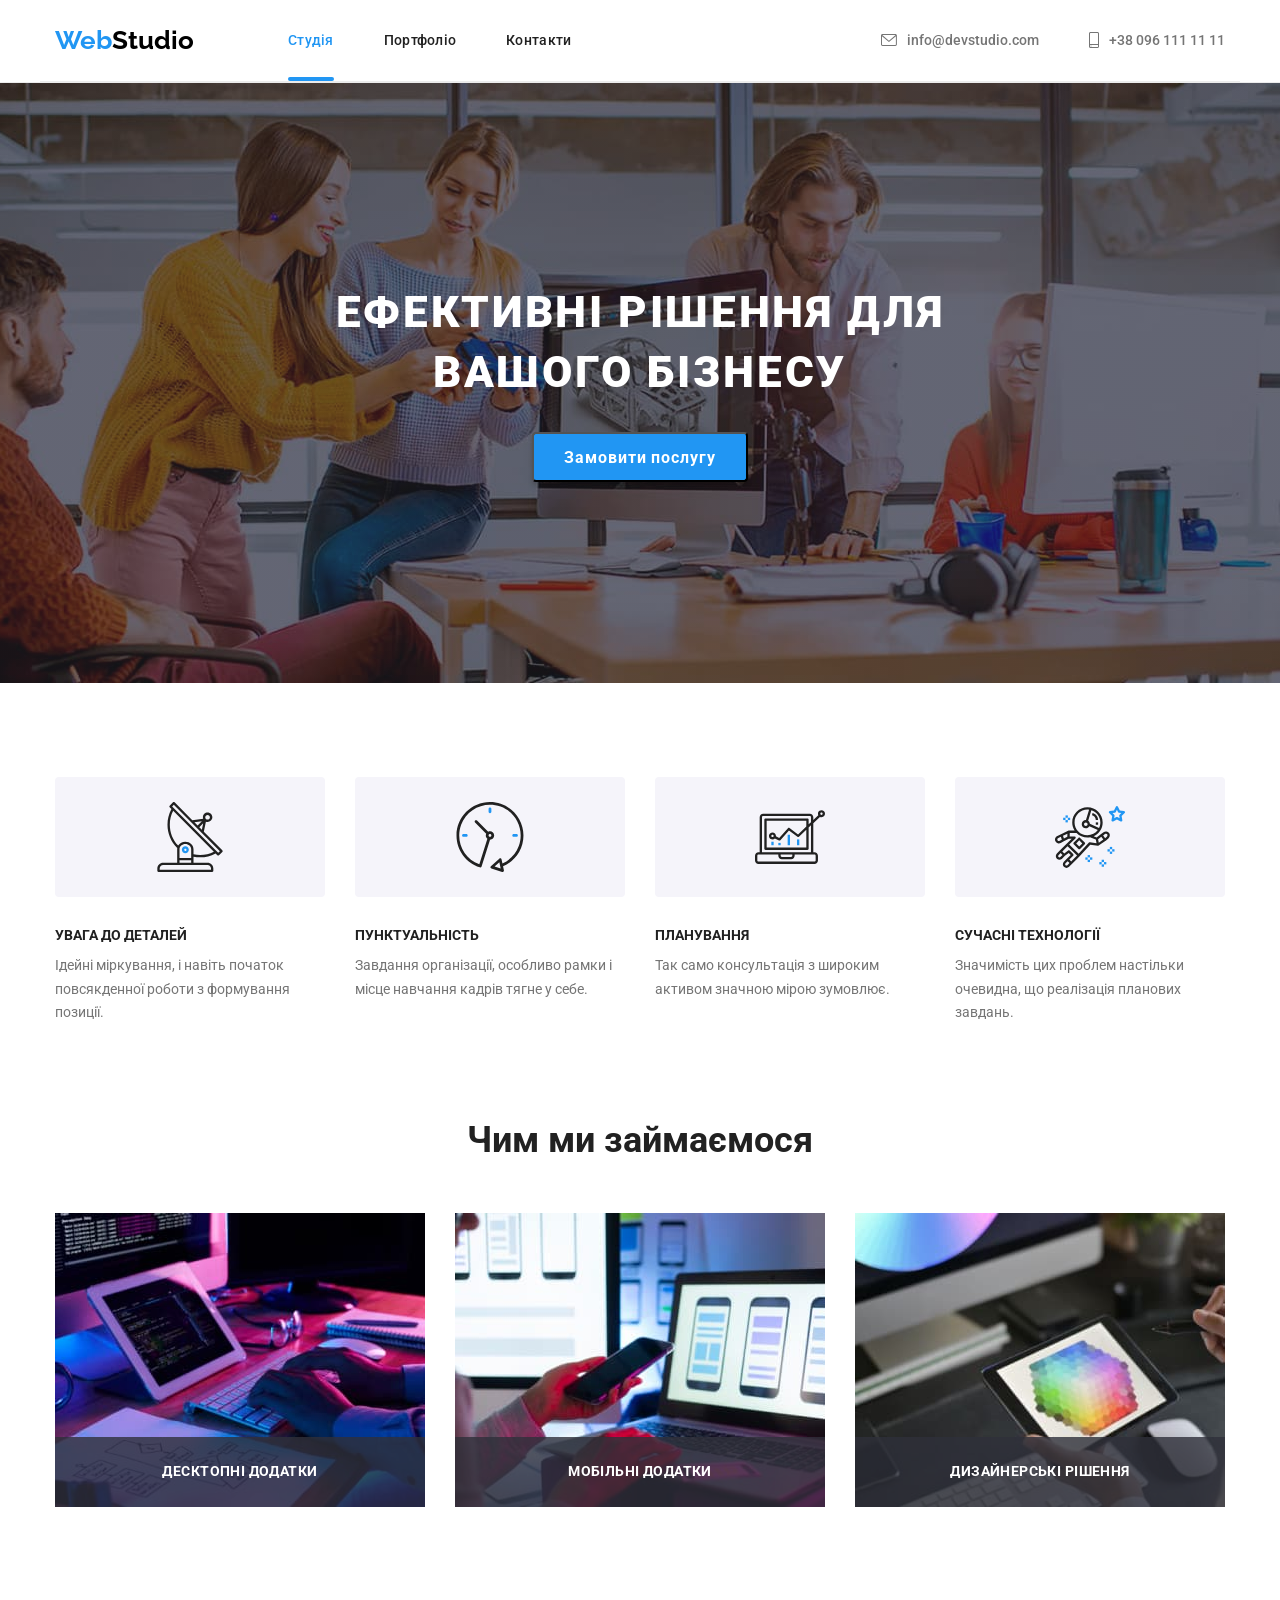
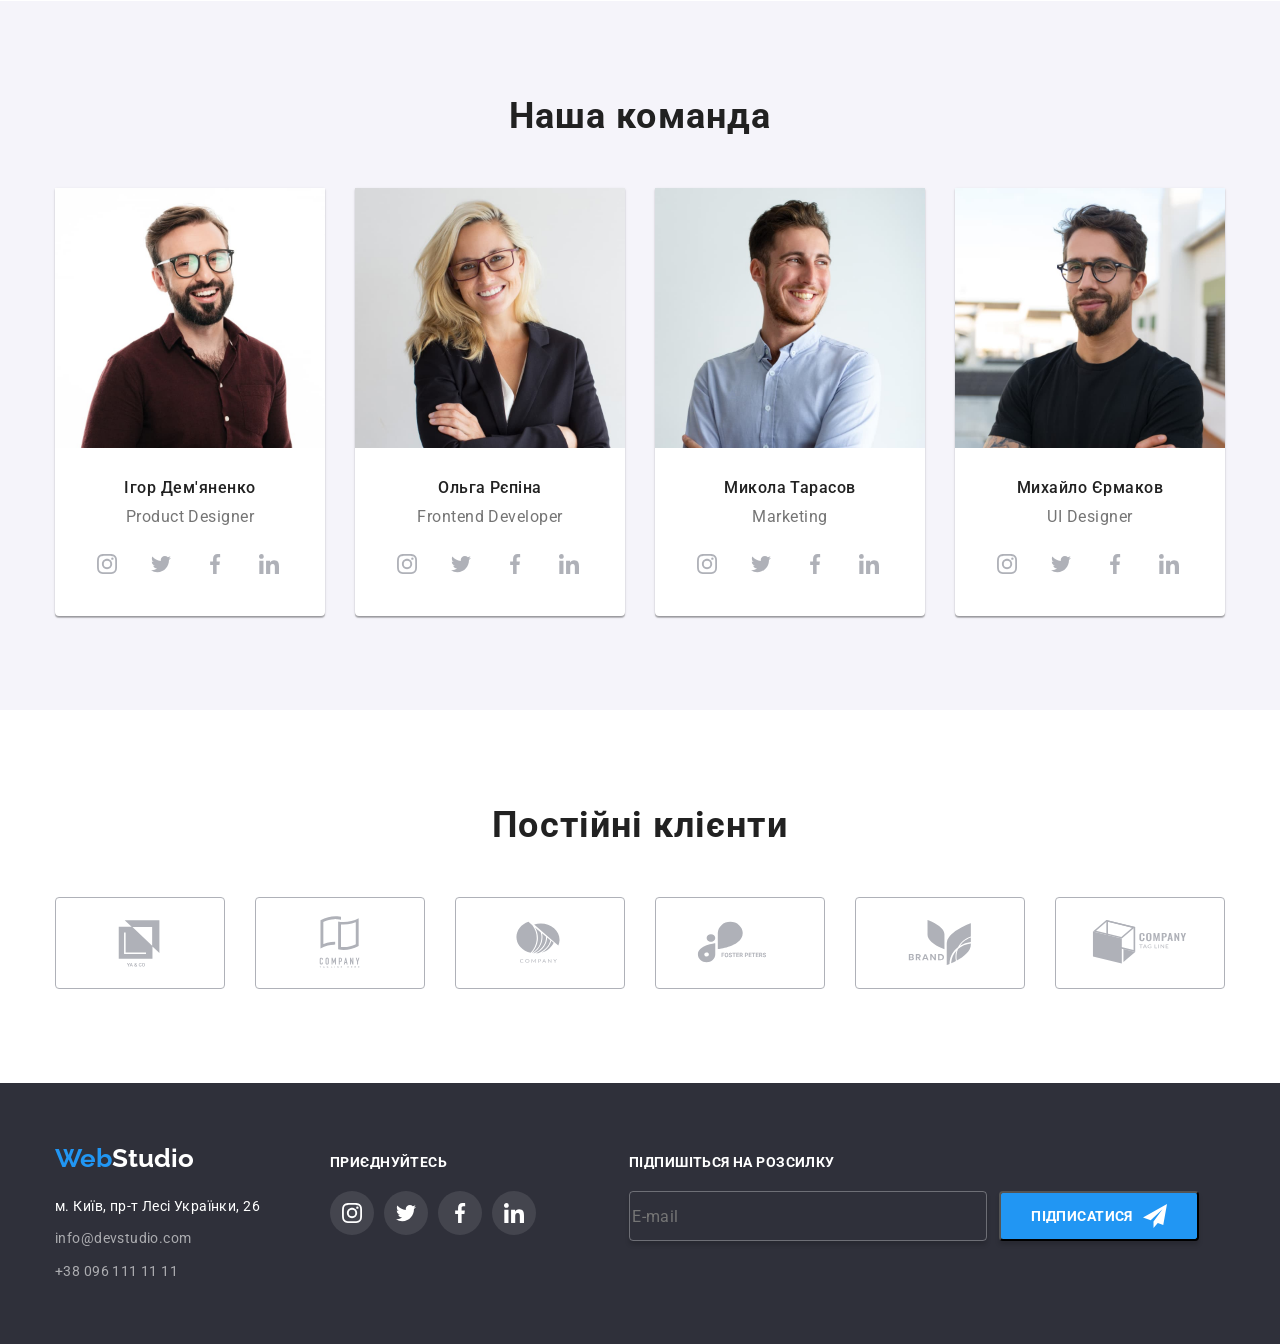
==== index.html @ 21e36ee4 "1" ====
<!DOCTYPE html>
<html lang="uk">

<head>
    <meta charset="UTF-8">
    <meta name="viewport" content="width=device-width, initial-scale=1.0">
    <title>WebStudio</title>
    <link rel="preconnect" href="https://fonts.googleapis.com">
    <link rel="preconnect" href="https://fonts.gstatic.com" crossorigin>
    <link
        href="https://fonts.googleapis.com/css2?family=Comfortaa&family=Inter:wght@400;700&family=Montserrat:wght@400;500;700&family=Raleway:wght@700&family=Roboto:wght@400;500;700;900&display=swap"
        rel="stylesheet">
    <link rel="stylesheet" href="https://cdn.jsdelivr.net/npm/modern-normalize@2.0.0/modern-normalize.min.css">
    <link rel="stylesheet" href="./css/stylse.css">
</head>

<body>
    <header class="header">
        <div class="container header">
            <nav class="navigation">
                <a class="logo-header link" href="./index.html"><span class="logo-secondary">Web</span>Studio</a>
                <ul class="nav-list list">
                    <li class="item">
                        <a class="nav-link link active" href="./index.html">Студія</a>
                    </li>
                    <li class="item">
                        <a class="nav-link link" href="./portfolio.html">Портфоліо</a>
                    </li>
                    <li class="item">
                        <a class="nav-link link" href="">Контакти</a>
                    </li>
                </ul>

            </nav>
            <ul class="contacts-list list">
                <li class="item"><a class="contacts-link link" href="mailto:info@devstudio.com">
                        <svg class="studio-icons" width="16" height="12">
                            <use href="./imges/sprite.svg#envelope"></use>
                        </svg>info@devstudio.com</a>
                </li>
                <li class="item"><a class="contacts-link link" href="tel:+380961111111">
                        <svg class="studio-icons" width="10" height="16">
                            <use href="./imges/sprite.svg#smartphone"></use>
                        </svg>+38 096 111 11 11</a></li>
            </ul>
        </div>
    </header>
    <main>

        <section class="hero section">
            <div class="container">
                <h1 class="hero-title">Ефективні рішення для вашого бізнесу</h1>
                <button class="hero-btn" type="button" data-modal-open>Замовити послугу</button>
            </div>
        </section>

        <section class="features section">
            <div class="container">
                <h2 class="features-desc">Особливості</h2>
                <ul class="features-list list">
                    <li class="item">
                        <div class="item-icons">
                            <svg class="features-icons" width="70" height="70">
                                <use href="./imges/sprite.svg#antenna"></use>
                            </svg>
                        </div>
                        <h3 class="features-title">УВАГА ДО ДЕТАЛЕЙ</h3>
                        <p class="features-text">Ідейні міркування, і навіть початок повсякденної роботи з формування
                            позиції.</p>
                    </li>
                    <li class="item">
                        <div class="item-icons">
                            <svg class="features-icons" width="70" height="70">
                                <use href="./imges/sprite.svg#clock"></use>
                            </svg>
                        </div>
                        <h3 class="features-title">ПУНКТУАЛЬНІСТЬ</h3>
                        <p class="features-text">Завдання організації, особливо рамки і місце навчання кадрів тягне у
                            себе.
                        </p>
                    </li>
                    <li class="item">
                        <div class="item-icons">
                            <svg class="features-icons" width="70" height="70">
                                <use href="./imges/sprite.svg#diagram"></use>
                            </svg>
                        </div>
                        <h3 class="features-title">ПЛАНУВАННЯ</h3>
                        <p class="features-text">Так само консультація з широким активом значною мірою зумовлює.</p>
                    </li>
                    <li class="item">
                        <div class="item-icons">
                            <svg class="features-icons" width="70" height="70">
                                <use href="./imges/sprite.svg#astronaut"></use>
                            </svg>
                        </div>
                        <h3 class="features-title">СУЧАСНІ ТЕХНОЛОГІЇ</h3>
                        <p class="features-text">Значимість цих проблем настільки очевидна, що реалізація планових
                            завдань.
                        </p>
                    </li>
                </ul>
            </div>
        </section>

        <section class="services section">
            <div class="container services-gruop">
                <h2 class="services-title">Чим ми займаємося</h2>
                <ul class="services-list list">
                    <li class="item">
                        <img class="imge" src="./imges/works-on-tablet.jpg" alt="людина працює на планшеті" width="370">

                        <p class="services-text">Десктопні додатки</p>

                    </li>
                    <li class="item">
                        <img class="imge" src="./imges/designer-makes.jpg" alt="дизайнер робить макет" width="370">

                        <p class="services-text">Мобільні додатки</p>

                    </li>
                    <li class="item">
                        <img class="imge" src="./imges/color-spectrum.jpg" alt="спектр кольорів" width="370">

                        <p class="services-text">Дизайнерські рішення</p>

                    </li>
                </ul>
            </div>
        </section>

        <section class="team section">
            <div class="container team-gruop">
                <h2 class="team-title">Наша команда</h2>
                <ul class="team-list">
                    <li class="item">
                        <img class="imge" src="./imges/team-photo/igor-demyanenko.jpg" alt="фото Ігоря Дем'яненко"
                            width="270">
                        <div class="team-description">
                            <h3 class="team-name">Ігор Дем'яненко</h3>
                            <p class="team-text" lang="eu">Product Designer</p>
                            <ul class="team-list">
                                <li class="team-item">
                                    <a class="team-link" href="">
                                        <svg class="team-icons" width="20" height="20">
                                            <use href="./imges/sprite.svg#instagram"></use>
                                        </svg>
                                    </a>
                                </li>
                                <li class="team-item">
                                    <a class="team-link" href="">
                                        <svg class="team-icons" width="20" height="20">
                                            <use href="./imges/sprite.svg#twitter"></use>
                                        </svg>
                                    </a>
                                </li>
                                <li class="team-item">
                                    <a class="team-link" href="">
                                        <svg class="team-icons" width="20" height="20">
                                            <use href="./imges/sprite.svg#facebook">

                                            </use>
                                        </svg>
                                    </a>
                                </li>
                                <li class="team-item">
                                    <a class="team-link" href="">
                                        <svg class="team-icons" width="20" height="20">
                                            <use href="./imges/sprite.svg#linkedin">

                                            </use>
                                        </svg>
                                    </a>
                                </li>
                            </ul>
                        </div>
                    </li>
                    <li class="item">
                        <img class="imge" src="./imges/team-photo/olga-repina.jpg" alt="фото Ольги Рэпіной" width="270">
                        <div class="team-description">
                            <h3 class="team-name">Ольга Рєпіна</h3>
                            <p class="team-text" lang="eu">Frontend Developer</p>
                            <ul class="team-list">
                                <li class="team-item">
                                    <a class="team-link" href="">
                                        <svg class="team-icons" width="20" height="20">
                                            <use href="./imges/sprite.svg#instagram"></use>
                                        </svg>
                                    </a>
                                </li>
                                <li class="team-item">
                                    <a class="team-link" href="">
                                        <svg class="team-icons" width="20" height="20">
                                            <use href="./imges/sprite.svg#twitter"></use>
                                        </svg>
                                    </a>
                                </li>
                                <li class="team-item">
                                    <a class="team-link" href="">
                                        <svg class="team-icons" width="20" height="20">
                                            <use href="./imges/sprite.svg#facebook">

                                            </use>
                                        </svg>
                                    </a>
                                </li>
                                <li class="team-item">
                                    <a class="team-link" href="">
                                        <svg class="team-icons" width="20" height="20">
                                            <use href="./imges/sprite.svg#linkedin">

                                            </use>
                                        </svg>
                                    </a>
                                </li>
                            </ul>
                        </div>
                    </li>
                    <li class="item">
                        <img class="imge" src="./imges/team-photo/mikola-tarasov.jpg" alt="фото Миколи Тарасова"
                            width="270">
                        <div class="team-description">
                            <h3 class="team-name">Микола Тарасов</h3>
                            <p class="team-text" lang="eu">Marketing</p>
                            <ul class="team-list">
                                <li class="team-item">
                                    <a class="team-link" href="">
                                        <svg class="team-icons" width="20" height="20">
                                            <use href="./imges/sprite.svg#instagram"></use>
                                        </svg>
                                    </a>
                                </li>
                                <li class="team-item">
                                    <a class="team-link" href="">
                                        <svg class="team-icons" width="20" height="20">
                                            <use href="./imges/sprite.svg#twitter"></use>
                                        </svg>
                                    </a>
                                </li>
                                <li class="team-item">
                                    <a class="team-link" href="">
                                        <svg class="team-icons" width="20" height="20">
                                            <use href="./imges/sprite.svg#facebook">

                                            </use>
                                        </svg>
                                    </a>
                                </li>
                                <li class="team-item">
                                    <a class="team-link" href="">
                                        <svg class="team-icons" width="20" height="20">
                                            <use href="./imges/sprite.svg#linkedin">

                                            </use>
                                        </svg>
                                    </a>
                                </li>
                            </ul>
                        </div>
                    </li>
                    <li class="item">
                        <img class="imge" src="./imges/team-photo/mihaylo-ermakov.jpg" alt="фото Михайла Єрмакова"
                            width="270">
                        <div class="team-description">
                            <h3 class="team-name">Михайло Єрмаков</h3>
                            <p class="team-text" lang="eu">UI Designer</p>
                            <ul class="team-list">
                                <li class="team-item">
                                    <a class="team-link" href="">
                                        <svg class="team-icons" width="20" height="20">
                                            <use href="./imges/sprite.svg#instagram"></use>
                                        </svg>
                                    </a>
                                </li>
                                <li class="team-item">
                                    <a class="team-link" href="">
                                        <svg class="team-icons" width="20" height="20">
                                            <use href="./imges/sprite.svg#twitter"></use>
                                        </svg>
                                    </a>
                                </li>
                                <li class="team-item">
                                    <a class="team-link" href="">
                                        <svg class="team-icons" width="20" height="20">
                                            <use href="./imges/sprite.svg#facebook">

                                            </use>
                                        </svg>
                                    </a>
                                </li>
                                <li class="team-item">
                                    <a class="team-link" href="">
                                        <svg class="team-icons" width="20" height="20">
                                            <use href="./imges/sprite.svg#linkedin">

                                            </use>
                                        </svg>
                                    </a>
                                </li>
                            </ul>
                        </div>
                    </li>
                </ul>
            </div>
        </section>
        <section class="customers section">
            <div class="container">
                <h2 class="customers-title">Постійні клієнти</h2>
                <ul class="customers-list">
                    <li class="costomers-item">
                        <a class="costomers-link" href="">
                            <svg class="customers-icons" width="106" height="60">
                                <use href="./imges/sprite.svg#logo-1"></use>
                            </svg>
                        </a>
                    </li>
                    <li class="costomers-item">
                        <a class="costomers-link" href="">
                            <svg class="customers-icons" width="106" height="60">
                                <use href="./imges/sprite.svg#logo-2"></use>
                            </svg>
                        </a>
                    </li>
                    <li class="costomers-item">
                        <a class="costomers-link" href="">
                            <svg class="customers-icons" width="106" height="60">
                                <use href="./imges/sprite.svg#logo-3"></use>
                            </svg>
                        </a>
                    </li>
                    <li class="costomers-item">
                        <a class="costomers-link" href="">
                            <svg class="customers-icons" width="106" height="60">
                                <use href="./imges/sprite.svg#logo-4"></use>
                            </svg>
                        </a>
                    </li>
                    <li class="costomers-item">
                        <a class="costomers-link" href="">
                            <svg class="customers-icons" width="106" height="60">
                                <use href="./imges/sprite.svg#logo-5"></use>
                            </svg>
                        </a>
                    </li>
                    <li class="costomers-item">
                        <a class="costomers-link" href="">
                            <svg class="customers-icons" width="106" height="60">
                                <use href="./imges/sprite.svg#logo-6"></use>
                            </svg>
                        </a>
                    </li>
                </ul>
            </div>
        </section>
    </main>
    <footer class="footer">
        <div class="container-footer">
            <div class="address-group">
                <a class="logo-footer link" href="./index.html"><span class="logo-secondary">Web</span>Studio</a>
                <address class="contacts link">
                    <ul class="contacts-list-footer list">
                        <li class="item">
                            <a class="contacts-map link" href="https://goo.gl/maps/YsEpjzGzhALQQW4K9" target="_blank"
                                rel="noopener noreferrer">м. Київ, пр-т Лесі Українки, 26
                            </a>
                        </li>
                        <li class="item">
                            <a class="contacts-link-footer link" href="mailto:info@devstudio.com">info@devstudio.com
                            </a>
                        </li>
                        <li class="item">
                            <a class="contacts-link-footer link" href="tel:+380961111111">+38 096 111 11 11
                            </a>
                        </li>
                    </ul>

                </address>
            </div>
            <div class="social-network">
                <h2 class="social-network-title">приєднуйтесь</h2>
                <ul class="team-list">
                    <li class="team-item">
                        <a class="team-link" href="">
                            <svg class="team-icons" width="20" height="20">
                                <use href="./imges/sprite.svg#instagram"></use>
                            </svg>
                        </a>
                    </li>
                    <li class="team-item">
                        <a class="team-link" href="">
                            <svg class="team-icons" width="20" height="20">
                                <use href="./imges/sprite.svg#twitter"></use>
                            </svg>
                        </a>
                    </li>
                    <li class="team-item">
                        <a class="team-link" href="">
                            <svg class="team-icons" width="20" height="20">
                                <use href="./imges/sprite.svg#facebook">

                                </use>
                            </svg>
                        </a>
                    </li>
                    <li class="team-item">
                        <a class="team-link" href="">
                            <svg class="team-icons" width="20" height="20">
                                <use href="./imges/sprite.svg#linkedin">

                                </use>
                            </svg>
                        </a>
                    </li>
                </ul>

            </div>
            <form class="social-form">
                <label class="social-label" for="">
                    <p class="social-label-text">Підпишіться на розсилку</p>
                    <input class="social-input" type="mail" placeholder="E-mail">
                </label>
                <button class="social-btn"><span class="social-btn-text">Підписатися</span>
                    <svg class="social-icon" width="24" height="24">
                        <use href="./imges/sprite.svg#telegram"></use>
                    </svg>
                </button>
            </form>
        </div>
    </footer>
    <div class="backdrop is-hidden" data-modal>
        <div class="modal">
            <button class="modal-close" type="button" data-modal-close>
                <svg class="modal-icon" width="11" height="11">
                    <use class="icon" href="./imges/sprite.svg#close"></use>
                </svg>
            </button>
            <form class="modal-form" action="">
                <strong class="form-title">Залиште свої дані, ми вам передзвонимо</strong>
                <label class="modal-label" for="name">
                    <span class="form-name">Ім'я</span>
                    <input class="form-input" type="text" id="name">
                    <svg class="form-icon" width="18" height="18">
                        <use href="./imges/sprite.svg#person"></use>
                    </svg>
                </label>
                <label class="modal-label" for="tel">
                    <span class="form-name">Телефон</span>
                    <input class="form-input" type="tel" id="tel">
                    <svg class="form-icon" width="18" height="18">
                        <use href="./imges/sprite.svg#phone"></use>
                    </svg>
                </label>
                <label class="modal-label" for="mail">
                    <span class="form-name">Пошта</span>
                    <input class="form-input" type="mail" id="mail" />
                    <svg class="form-icon" width="18" height="18">
                        <use href="./imges/sprite.svg#email"></use>
                    </svg>
                </label>
                <label class="modal-label textarea" for="coment">
                    <span class="form-name">Коментар</span>
                    <textarea class="form-textarea" id="coment" placeholder="Введіть текст">
                    </textarea>
                </label>

                <label class="modal-label label-checkbox" for="checkbox">
                    <input class="checkbox visually-hidden" type="checkbox" name="checkbox" id="checkbox" />
                    <span class="custom-checkbox">
                        <svg class="checkbox-icon" width="16" height="15">
                            <use href="./imges/sprite.svg#check">
                            </use>
                        </svg>
                        <svg class="checkbox-icon-activ" width="16" height="15">
                            <use href="./imges/sprite.svg#icon-check">
                            </use>
                        </svg>
                    </span>
                    <span class="checkbox-text">Погоджуюся з розсилкою та приймаю
                        <a class="checkbox-link" href="">
                            Умови договору
                        </a>
                    </span>
                </label>
                <button class="modal-btn" type="button">Відправити</button>
            </form>
        </div>
    </div>
    <script src="./js/modal.js"></script>
</body>

</html>
---- css/stylse.css ----
:root {
  --brand-color: #2196f3;
  --background-main: #fff;
  --background-secondary: #f5f4fa;
  --background-accent: #2f303a;
  --main-text: #757575;
  --color-title: #212121;
  --color-nav-link: #212121;
}

body {
  font-family: "roboto", sans-serif;
  color: var(--main-text);
  font-size: 14px;
  line-height: 1.2;
}

ul {
  padding-left: 0;
  margin: 0;
  list-style: none;
}

h1,
h2,
h3,
h4,
h5,
h6 {
  margin: 0;
}

p {
  margin: 0;
}

.section {
  padding-top: 94px;
  padding-bottom: 94px;
}

.container {
  width: 1200px;

  padding-left: 15px;
  padding-right: 15px;
  margin-left: auto;
  margin-right: auto;
}

.container.header {
  display: flex;
  align-items: center;
}

.list {
  list-style-type: none;
}

.link {
  text-decoration: none;
}

.visually-hidden {
  position: absolute;
  width: 1px;
  height: 1px;
  margin: -1px;
  border: 0;
  padding: 0;

  white-space: nowrap;
  clip-path: inset(100%);
  clip: rect(0 0 0 0);
  overflow: hidden;
}

/* logo */

.logo-header {
  margin-right: 94px;
  font-family: Raleway;
  font-size: 26px;
  font-weight: 700;
  color: #000;
}

.logo-secondary {
  color: var(--brand-color);
}

.logo-footer {
  display: block;

  margin-bottom: 20px;
  font-family: Raleway;
  font-size: 26px;
  font-weight: 700;
  color: #fff;
}

.contacts-list-footer .item:not(:last-child) {
  margin-bottom: 9px;
}

/* navigation */

.navigation {
  display: flex;
  align-items: center;
}

.nav-link {
  color: var(--color-nav-link);
  font-family: Roboto;
  font-size: 14px;
  font-weight: 500;
  letter-spacing: 0.28px;
  list-style-image: none;

  transition-property: color;
  transition-duration: 250ms;
  transition-timing-function: cubic-bezier(0.4, 0, 0.2, 1);
}

.nav-list {
  display: flex;
}

.nav-link:hover,
.nav-link:focus,
.nav-link:active {
  color: var(--brand-color);
}

.nav-list > .item:not(:last-child) {
  margin-right: 50px;
}

.nav-link {
  position: relative;

  display: flex;
  flex-wrap: wrap;
  padding-top: 32px;
  padding-bottom: 32px;
}

.active {
  color: var(--brand-color);
  font-size: 14px;
  font-weight: 500;
  letter-spacing: 0.28px;
  list-style-image: none;
}
.active::after {
  content: "";

  position: absolute;
  bottom: 0;
  left: 0;

  width: 100%;
  height: 4px;

  background-color: var(--brand-color);
  border-radius: 2px;
}

/* contacts */

.contacts-list {
  display: flex;
  margin-left: auto;
}

.contacts-list > .item:not(:last-child) {
  margin-right: 50px;
}

.contacts-link {
  display: flex;
  align-items: center;

  color: var(--main-text);
  font-size: 14px;
  font-weight: 500;
  list-style-image: none;

  transition-property: color;
  transition-duration: 250ms;
  transition-timing-function: cubic-bezier(0.4, 0, 0.2, 1);
}

.contacts-link:hover,
.contacts-link:focus,
.contacts-link:active {
  color: var(--brand-color);
}

.header {
  border-bottom: 1px solid #ececec;
}
.studio-icons {
  fill: currentColor;
  margin-right: 10px;
}

.studio-icons:hover,
.studio-icons:focus {
  fill: var(--brand-color);
}

/* hero */

.hero {
  max-width: 1600px;
  min-height: 600px;

  margin-left: auto;
  margin-right: auto;

  background-image: linear-gradient(
      rgba(47, 48, 58, 0.4),
      rgba(47, 48, 58, 0.4)
    ),
    url(../imges/hero.jpg);
  background-size: cover;
  background-repeat: no-repeat;
  background-position: center;
  background-color: var(--background-accent);
  padding-top: 200px;
  padding-bottom: 200px;
}

.hero-title {
  width: 696px;

  margin-left: auto;
  margin-right: auto;
  margin-bottom: 30px;

  color: #fff;
  text-align: center;
  font-size: 44px;
  font-weight: 900;
  line-height: 1.36;
  letter-spacing: 2.64px;
  text-transform: uppercase;
}

.hero-btn {
  display: block;
  margin-left: auto;
  margin-right: auto;
  width: 216px;
  height: 50px;

  flex-shrink: 0;
  border-radius: 4px;
  box-shadow: 0px 4px 4px 0px rgba(0, 0, 0, 0.15);
  background: var(--brand-color);
  color: #fff;
  text-align: center;
  font-size: 16px;
  font-weight: 700;
  line-height: 1.87;
  letter-spacing: 0.96px;
}

/* features */

.features.section {
  padding-bottom: 0;
}

.features-list {
  display: flex;
}

.features-list .item.item:not(:last-child) {
  margin-right: 30px;
}

.features-desc {
  position: absolute;
  clip: rect(0 0 0 0);
  width: 1px;
  height: 1px;
  margin: -1px;
}

.features-title {
  margin-bottom: 10px;
  color: var(--color-title);
  font-size: 14px;
  font-style: normal;
  font-weight: 700;
  text-transform: uppercase;
}
.features-list .item {
  width: 270px;
}

.features-text {
  font-size: 14px;
  line-height: 1.71;
}
.item-icons {
  display: flex;
  align-items: center;
  justify-content: center;
  width: 270px;
  height: 120px;

  margin-bottom: 30px;
  border-radius: 4px;
  background: #f5f4fa;
}

/* services */

.services-title {
  margin-left: auto;
  margin-right: auto;
  margin-bottom: 50px;

  color: var(--color-title);
  text-align: center;
  font-size: 36px;
  font-weight: 700;
}

.services-gruop {
  flex-wrap: wrap;
}

.services-list {
  display: flex;
}

.services-list > .item.item:not(:last-child) {
  margin-right: 30px;
}
.services-list .imge {
  display: block;
}
.services-list .item {
  position: relative;
}
.services-description {
}
.services-text {
  position: absolute;
  bottom: 0;
  left: 0;

  display: flex;
  align-items: center;
  justify-content: center;
  width: 370px;
  height: 70px;

  color: #fff;
  font-size: 14px;
  font-weight: 700;
  letter-spacing: 0.42px;
  text-transform: uppercase;

  background: rgba(47, 48, 58, 0.8);
}
/* team */

.team-gruop {
  flex-wrap: wrap;
}

.team {
  background: var(--background-secondary);
}

.team-title {
  margin-bottom: 50px;
  margin-left: auto;
  margin-right: auto;

  color: var(--color-title);
  text-align: center;
  font-size: 36px;
  font-weight: 700;
  letter-spacing: 1.08px;
}

.team-list {
  display: flex;
  list-style-type: none;
}

.team-list .item.item:not(:last-child) {
  margin-right: 30px;
}

.team-list .item {
  width: 270px;

  border-radius: 0px 0px 4px 4px;
  background: #fff;
  box-shadow: 0px 2px 1px 0px rgba(0, 0, 0, 0.2),
    0px 1px 1px 0px rgba(0, 0, 0, 0.14), 0px 1px 3px 0px rgba(0, 0, 0, 0.12);
}
.team-description {
  padding: 30px;
}
.team-list .imge {
  display: block;
}

.team-name {
  margin-bottom: 10px;

  color: var(--color-title);
  text-align: center;
  font-size: 16px;
  font-weight: 500;
  letter-spacing: 0.48px;
}

.team-text {
  margin-bottom: 16px;

  text-align: center;
  font-size: 16px;
  letter-spacing: 0.48px;
}

.team-item:not(:last-child) {
  margin-right: 10px;
}

.team-link {
  display: flex;
  justify-content: center;
  align-items: center;
  width: 44px;
  height: 44px;

  border-radius: 50%;
  color: #afb1b8;

  transition-property: color, background-color;
  transition-duration: 250ms;
  transition-timing-function: cubic-bezier(0.4, 0, 0.2, 1);
}

.team-icons {
  fill: currentColor;
}

.team-link:hover,
.team-link:focus {
  background-color: var(--brand-color);
  color: #fff;
}
.social-form {
  display: flex;
  align-items: flex-end;
}

.social-input {
  width: 358px;
  height: 50px;
  flex-shrink: 0;

  color: #fff;
  font-size: 16px;
  font-weight: 400;
  line-height: 1.25;
  letter-spacing: 0.48px;

  outline: transparent;
  border-radius: 4px;
  border: 1px solid rgba(255, 255, 255, 0.3);
  background: rgba(33, 150, 243, 0);
  box-shadow: 0px 4px 4px 0px rgba(0, 0, 0, 0.15);
}

.social-label {
  display: flex;
  flex-direction: column;

  margin-right: 12px;

  color: #fff;
  font-size: 14px;
  font-weight: 700;
  letter-spacing: 0.42px;
  text-transform: uppercase;
}

.social-label-text {
  margin-bottom: 20px;
  color: #fff;
  font-size: 14px;
  font-weight: 700;
  letter-spacing: 0.42px;
  text-transform: uppercase;
}

.social-btn {
  display: inline-flex;
  justify-content: center;
  align-items: center;
  width: 200px;
  height: 50px;

  border-radius: 4px;
  background: var(--brand-color);
  box-shadow: 0px 4px 4px 0px rgba(0, 0, 0, 0.15);
}

.social-btn-text {
  color: #fff;
  font-size: 14px;
  font-weight: 700;
  letter-spacing: 0.42px;
  text-transform: uppercase;
}
.social-icon {
  margin-left: 10px;
}

/* customers */
.customers-title {
  margin-bottom: 50px;

  color: var(--color-title);
  text-align: center;
  font-size: 36px;
  font-weight: 700;
  letter-spacing: 1.08px;
}

.customers-list {
  display: flex;
  gap: 30px;
}

.costomers-link {
  display: flex;
  justify-content: center;
  align-items: center;
  width: 170px;
  height: 92px;

  color: #afb1b8;

  border-radius: 4px;
  border: 1px solid #afb1b8;

  transition-property: color, border;
  transition-duration: 250ms;
  transition-timing-function: cubic-bezier(0.4, 0, 0.2, 1);
}

.costomers-link:hover,
.costomers-link:focus {
  color: var(--brand-color);
  border: 1px solid var(--brand-color);
}

.customers-icons {
  fill: currentColor;
}

/* footer */

.footer {
  background: var(--background-accent);
  padding-top: 60px;
  padding-bottom: 60px;
}

.container-footer {
  display: flex;
  align-items: baseline;
  width: 1200px;

  padding-left: 15px;
  padding-right: 15px;

  margin-left: auto;
  margin-right: auto;
}

.contacts-map {
  color: #fff;
  font-size: 14px;
  font-weight: 400;
  line-height: 1.71;
  letter-spacing: 0.42px;
  font-style: normal;
}

.contacts-link-footer {
  color: rgba(255, 255, 255, 0.6);
  font-size: 14px;
  font-style: normal;
  font-weight: 400;
  line-height: 1.71;
  letter-spacing: 0.42px;
}
.footer .team-link {
  color: #fff;
  background-color: rgba(255, 255, 255, 0.1);
}
.footer .team-link:hover,
.footer .team-link:focus {
  background-color: var(--brand-color);
}

.social-network {
  margin-right: 93px;
}

.social-network-title {
  margin-bottom: 20px;
  color: #fff;
  font-size: 14px;
  font-weight: 700;
  letter-spacing: 0.42px;
  text-transform: uppercase;
}
.address-group {
  margin-right: 70px;
}

/* portfolio */

.filter-list {
  display: flex;
  justify-content: center;
  margin-left: auto;
  margin-right: auto;
  margin-bottom: 50px;
}

.filter-list .item:not(:last-child) {
  margin-right: 8px;
}

.portfolio-list {
  display: flex;
  flex-wrap: wrap;
}

.filter {
  background: #fff;
}

.filter-title {
  position: absolute;
  width: 1px;
  height: 1px;
  margin: -1px;

  clip: rect(0 0 0 0);
}

.filter-btn {
  padding: 6px 22px;
  flex-shrink: 0;
  border-radius: 4px;
  color: #212121;
  text-align: center;
  font-size: 16px;
  font-weight: 500;
  line-height: 1.62;
  letter-spacing: 0.48px;
  background: #f5f4fa;
  border: none;

  transition-property: color, background-color, box-shadow;
  transition-duration: 250ms;
  transition-timing-function: cubic-bezier(0.4, 0, 0.2, 1);
}

.filter-btn:hover,
.filter-btn:focus,
.filter-btn:active {
  color: #fff;
  background: #2196f3;
  box-shadow: 0px 2px 2px 0px rgba(0, 0, 0, 0.12),
    0px 1px 2px 0px rgba(0, 0, 0, 0.08), 0px 3px 1px 0px rgba(0, 0, 0, 0.1);
}
.portfolio-link {
  display: block;
  overflow: hidden;

  transition-property: box-shadow;
  transition-duration: 250ms;
  transition-timing-function: cubic-bezier(0.4, 0, 0.2, 1);
}

.portfolio-link .imges {
  display: block;
}

.portfolio-list .item {
  width: 370px;

  margin-right: 30px;
  margin-bottom: 30px;
  flex-shrink: 0;
}

.portfolio-link:hover,
.portfolio-link:focus {
  border: 1px solid #eee;
  background: #fff;
  box-shadow: 1px 4px 6px 0px rgba(0, 0, 0, 0.16),
    0px 4px 4px 0px rgba(0, 0, 0, 0.06), 0px 1px 1px 0px rgba(0, 0, 0, 0.12);
}

.portfolio-list .item:nth-child(3n + 3) {
  margin-right: 0;
}

.portfolio-list .item:nth-last-child(-n + 3) {
  margin-bottom: 0;
}

.portfolio-title {
  margin-bottom: 4px;

  color: var(--color-title);
  font-size: 18px;
  font-weight: 700;
  line-height: 2;
  letter-spacing: 1.08px;
}

.portfolio-text {
  color: var(--main-text);
  font-size: 16px;
  font-weight: 400;
  line-height: 1.87;
  letter-spacing: 0.48px;
}

.portfolio-description {
  padding: 20px 24px;
  border-right: 1px solid #eee;
  border-bottom: 1px solid #eee;
  border-left: 1px solid #eee;
  background: #fff;
}
.product-thumb {
  position: relative;

  overflow: hidden;
  transition-duration: 250ms;
  transition-timing-function: cubic-bezier(0.4, 0, 0.2, 1);
}

.portfolio-overlay {
  position: absolute;
  top: 0;
  left: 0;

  display: inline-block;
  width: 100%;
  height: 100%;

  background: rgba(33, 150, 243, 0.9);

  opacity: 0;
  transform: translateY(100%);

  transition: translateY(100%);
  transition-duration: 250ms;
  transition-timing-function: cubic-bezier(0.4, 0, 0.2, 1);
}

.product-text {
  position: absolute;
  top: 50%;
  left: 50%;

  width: 322px;

  color: #fff;
  font-size: 18px;
  font-weight: 400;
  line-height: 1.55;
  letter-spacing: 0.54px;

  transform: translate(-50%, -50%);
}

.portfolio-link:hover .portfolio-overlay {
  opacity: 1;
  transform: translateY(0);
}

/* Modal window */

.backdrop {
  position: fixed;
  top: 0;
  left: 0;

  width: 100vw;
  height: 100vh;

  background-color: rgba(0, 0, 0, 0.2);

  opacity: 1;
  transition: opacity 250ms cubic-bezier(0.4, 0, 0.2, 1),
    visibility 250ms cubic-bezier(0.4, 0, 0.2, 1);
}

.backdrop.is-hidden {
  opacity: 0;
  visibility: hidden;
  pointer-events: none;
}

.backdrop.is-hidden .modal {
  transform: translate(-50%, -50%) scale(0.9);
}

.modal {
  position: absolute;
  top: 50%;
  left: 50%;

  min-width: 528px;
  min-height: 581px;

  border-radius: 4px;
  background: #fff;
  box-shadow: 0px 2px 1px 0px rgba(0, 0, 0, 0.2),
    0px 1px 1px 0px rgba(0, 0, 0, 0.14), 0px 1px 3px 0px rgba(0, 0, 0, 0.12);

  transform: translate(-50%, -50%) scale(1);
  transition: transform 250ms cubic-bezier(0.4, 0, 0.2, 1);
}

.modal-close {
  position: absolute;
  top: 8px;
  right: 8px;

  display: flex;
  align-items: center;
  justify-content: center;
  width: 30px;
  height: 30px;

  color: #000000;
  border-color: rgba(0, 0, 0, 0.1);
  border-radius: 50%;
  background-color: #fff;
}

.modal-icon {
  fill: currentColor;
}

.modal-close:hover {
  color: #2196f3;
}

/* modal-form */

.modal-form {
  padding: 40px;
}
.form-title {
  display: block;
  margin-bottom: 12px;

  color: var(--color-title);
  text-align: center;
  font-family: Roboto;
  font-size: 20px;
  font-weight: 700;
  letter-spacing: 0.6px;
}

.form-name {
  display: block;
  margin-bottom: 4px;

  color: var(--main-text);
  font-size: 12px;
  font-weight: 400;
  letter-spacing: 0.12px;
}

.form-input {
  width: 448px;
  height: 40px;
  flex-shrink: 0;
  padding-left: 42px;

  border-radius: 4px;
  border: 1px solid rgba(33, 33, 33, 0.2);
  outline: transparent;

  transition: border 250ms cubic-bezier(0.4, 0, 0.2, 1);
}

.modal-label {
  position: relative;
  display: block;
  color: #212121;

  transition: color 250ms cubic-bezier(0.4, 0, 0.2, 1);
}

.modal-label:not(:last-child) {
  margin-bottom: 10px;
}

.form-icon {
  position: absolute;
  top: 30px;
  left: 12px;
  fill: currentColor;
}
.modal-label:hover,
.modal-label:focus-within {
  color: var(--brand-color);
}

.form-textarea {
  width: 448px;
  height: 120px;
  padding: 12px 16px;

  border-radius: 4px;
  border: 1px solid rgba(33, 33, 33, 0.2);
  outline: transparent;
  resize: none;

  transition: border 250ms cubic-bezier(0.4, 0, 0.2, 1);
}
.modal-label.textarea {
  margin-bottom: 20px;
}
.modal-label.label-checkbox {
  display: flex;
  align-items: center;
  justify-content: center;
}

.checkbox-text {
  display: inline-flex;

  color: var(--main-text);
  font-size: 14px;
  font-weight: 400;
  line-height: 1.71;
  letter-spacing: 0.42px;
}
.checkbox-link {
  margin-left: 2px;
  color: var(--brand-color);
  font-size: 14px;
  font-weight: 400;
  line-height: 1.71;
  letter-spacing: 0.42px;
  text-decoration-line: underline;
}

.modal-btn {
  display: block;
  margin-left: auto;
  margin-right: auto;
  width: 200px;
  height: 50px;
  flex-shrink: 0;

  color: #fff;
  text-align: center;
  font-size: 16px;
  font-weight: 700;
  line-height: 1.875;
  letter-spacing: 0.96px;

  border-radius: 4px;
  background: #2196f3;
  box-shadow: 0px 4px 4px 0px rgba(0, 0, 0, 0.15);
}
.form-input:hover,
.form-input:focus,
.form-textarea:hover,
.form-textarea:focus {
  border: 1px solid #2196f3;
}
.custom-checkbox {
  position: relative;
  margin-right: 7px;
}

.checkbox-icon-activ {
  position: absolute;
  top: 0;
  left: 0;
  opacity: 0;

  transition: opacity 250ms cubic-bezier(0.4, 0, 0.2, 1);
}
.checkbox:checked + .custom-checkbox .checkbox-icon-activ {
  opacity: 1;
}
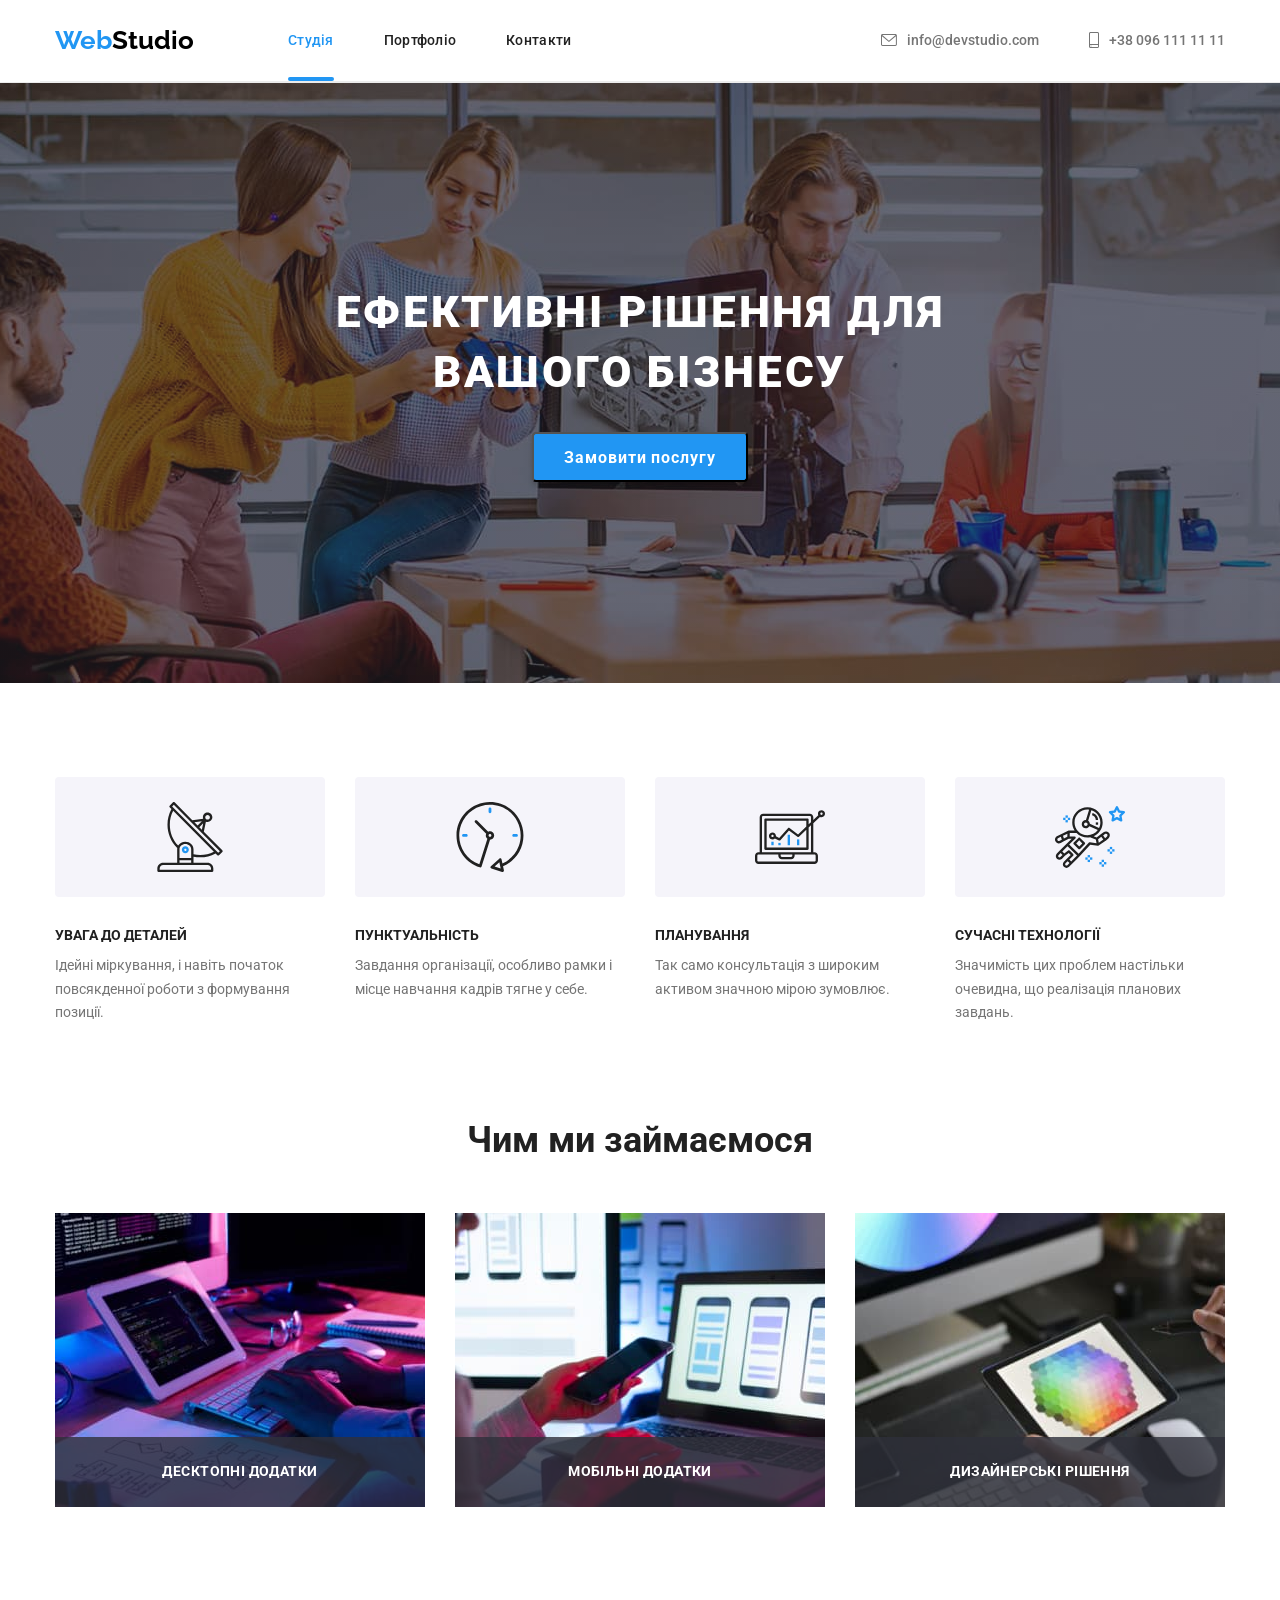
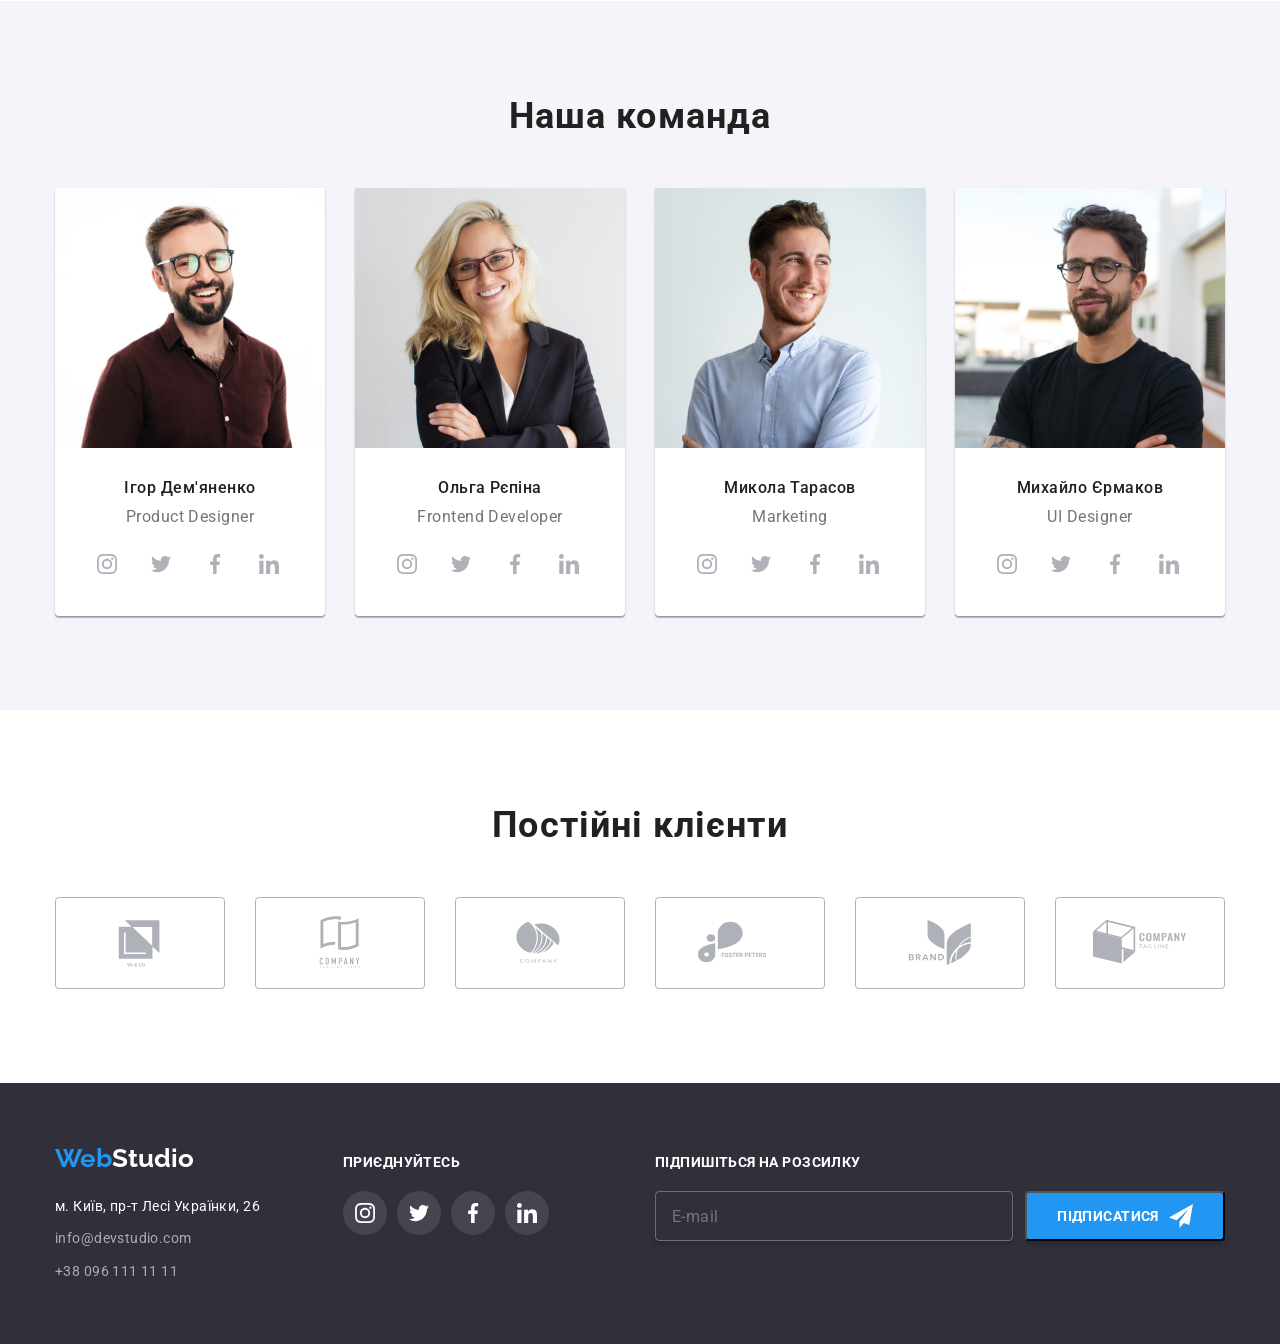
==== commit 2e0b1d39: "2" ====
--- a/index.html
+++ b/index.html
@@ -373,7 +373,6 @@
                             </a>
                         </li>
                     </ul>
-
                 </address>
             </div>
             <div class="social-network">
@@ -415,10 +414,10 @@
 
             </div>
             <form class="social-form">
-                <label class="social-label" for="">
+                <div class="social-label">
                     <p class="social-label-text">Підпишіться на розсилку</p>
-                    <input class="social-input" type="mail" placeholder="E-mail">
-                </label>
+                    <input class="social-input" type="email" placeholder="E-mail" name="e-mail">
+                </div>
                 <button class="social-btn"><span class="social-btn-text">Підписатися</span>
                     <svg class="social-icon" width="24" height="24">
                         <use href="./imges/sprite.svg#telegram"></use>
@@ -438,33 +437,31 @@
                 <strong class="form-title">Залиште свої дані, ми вам передзвонимо</strong>
                 <label class="modal-label" for="name">
                     <span class="form-name">Ім'я</span>
-                    <input class="form-input" type="text" id="name">
+                    <input class="form-input" type="text" id="name" name="name">
                     <svg class="form-icon" width="18" height="18">
                         <use href="./imges/sprite.svg#person"></use>
                     </svg>
                 </label>
                 <label class="modal-label" for="tel">
                     <span class="form-name">Телефон</span>
-                    <input class="form-input" type="tel" id="tel">
+                    <input class="form-input" type="tel" id="tel" name="tel">
                     <svg class="form-icon" width="18" height="18">
                         <use href="./imges/sprite.svg#phone"></use>
                     </svg>
                 </label>
                 <label class="modal-label" for="mail">
                     <span class="form-name">Пошта</span>
-                    <input class="form-input" type="mail" id="mail" />
+                    <input class="form-input" type="email" id="mail" name="email" />
                     <svg class="form-icon" width="18" height="18">
                         <use href="./imges/sprite.svg#email"></use>
                     </svg>
                 </label>
                 <label class="modal-label textarea" for="coment">
                     <span class="form-name">Коментар</span>
-                    <textarea class="form-textarea" id="coment" placeholder="Введіть текст">
-                    </textarea>
+                    <textarea class="form-textarea" id="coment" placeholder="Введіть текст" name="coment"></textarea>
                 </label>
-
                 <label class="modal-label label-checkbox" for="checkbox">
-                    <input class="checkbox visually-hidden" type="checkbox" name="checkbox" id="checkbox" />
+                    <input class="checkbox" type="checkbox" name="checkbox" id="checkbox" />
                     <span class="custom-checkbox">
                         <svg class="checkbox-icon" width="16" height="15">
                             <use href="./imges/sprite.svg#check">
@@ -481,7 +478,7 @@
                         </a>
                     </span>
                 </label>
-                <button class="modal-btn" type="button">Відправити</button>
+                <button class="modal-btn" type="submit">Відправити</button>
             </form>
         </div>
     </div>
--- a/css/stylse.css
+++ b/css/stylse.css
@@ -469,7 +469,8 @@
 .social-input {
   width: 358px;
   height: 50px;
-  flex-shrink: 0;
+
+  padding-left: 16px;
 
   color: #fff;
   font-size: 16px;
@@ -582,6 +583,7 @@
 
 .container-footer {
   display: flex;
+  justify-content: space-between;
   align-items: baseline;
   width: 1200px;
 
@@ -835,7 +837,7 @@
   left: 50%;
 
   min-width: 528px;
-  min-height: 581px;
+  padding: 40px;
 
   border-radius: 4px;
   background: #fff;
@@ -861,6 +863,8 @@
   border-color: rgba(0, 0, 0, 0.1);
   border-radius: 50%;
   background-color: #fff;
+
+  transition: color 250ms cubic-bezier(0.4, 0, 0.2, 1);
 }
 
 .modal-icon {
@@ -873,9 +877,6 @@
 
 /* modal-form */
 
-.modal-form {
-  padding: 40px;
-}
 .form-title {
   display: block;
   margin-bottom: 12px;
@@ -929,6 +930,7 @@
   left: 12px;
   fill: currentColor;
 }
+
 .modal-label:hover,
 .modal-label:focus-within {
   color: var(--brand-color);
@@ -946,13 +948,23 @@
 
   transition: border 250ms cubic-bezier(0.4, 0, 0.2, 1);
 }
+
 .modal-label.textarea {
   margin-bottom: 20px;
 }
+
+.checkbox {
+  position: absolute;
+  appearance: none;
+  -moz-appearance: none;
+  -webkit-appearance: none;
+}
+
 .modal-label.label-checkbox {
   display: flex;
   align-items: center;
   justify-content: center;
+  margin-bottom: 30px;
 }
 
 .checkbox-text {
@@ -964,6 +976,24 @@
   line-height: 1.71;
   letter-spacing: 0.42px;
 }
+.custom-checkbox::before {
+  content: "";
+  opacity: 0;
+  position: absolute;
+  top: 0;
+  left: 0;
+  width: 16px;
+  height: 15px;
+  border: 2px solid var(--brand-color);
+  border-radius: 2px;
+
+  transition: opacity 250ms cubic-bezier(0.4, 0, 0.2, 1);
+}
+.checkbox:hover ~ .custom-checkbox::before,
+.checkbox:focus ~ .custom-checkbox::before {
+  opacity: 1;
+}
+
 .checkbox-link {
   margin-left: 2px;
   color: var(--brand-color);
@@ -988,20 +1018,22 @@
   font-weight: 700;
   line-height: 1.875;
   letter-spacing: 0.96px;
-
+  border: 0;
   border-radius: 4px;
-  background: #2196f3;
+  background: #188ce8;
   box-shadow: 0px 4px 4px 0px rgba(0, 0, 0, 0.15);
 }
+
 .form-input:hover,
 .form-input:focus,
 .form-textarea:hover,
 .form-textarea:focus {
   border: 1px solid #2196f3;
 }
+
 .custom-checkbox {
   position: relative;
-  margin-right: 7px;
+  margin-right: 8.38px;
 }
 
 .checkbox-icon-activ {
@@ -1012,6 +1044,11 @@
 
   transition: opacity 250ms cubic-bezier(0.4, 0, 0.2, 1);
 }
+
 .checkbox:checked + .custom-checkbox .checkbox-icon-activ {
   opacity: 1;
 }
+
+.checkbox:focus > .checkbox-text::before {
+  opacity: 1;
+}
